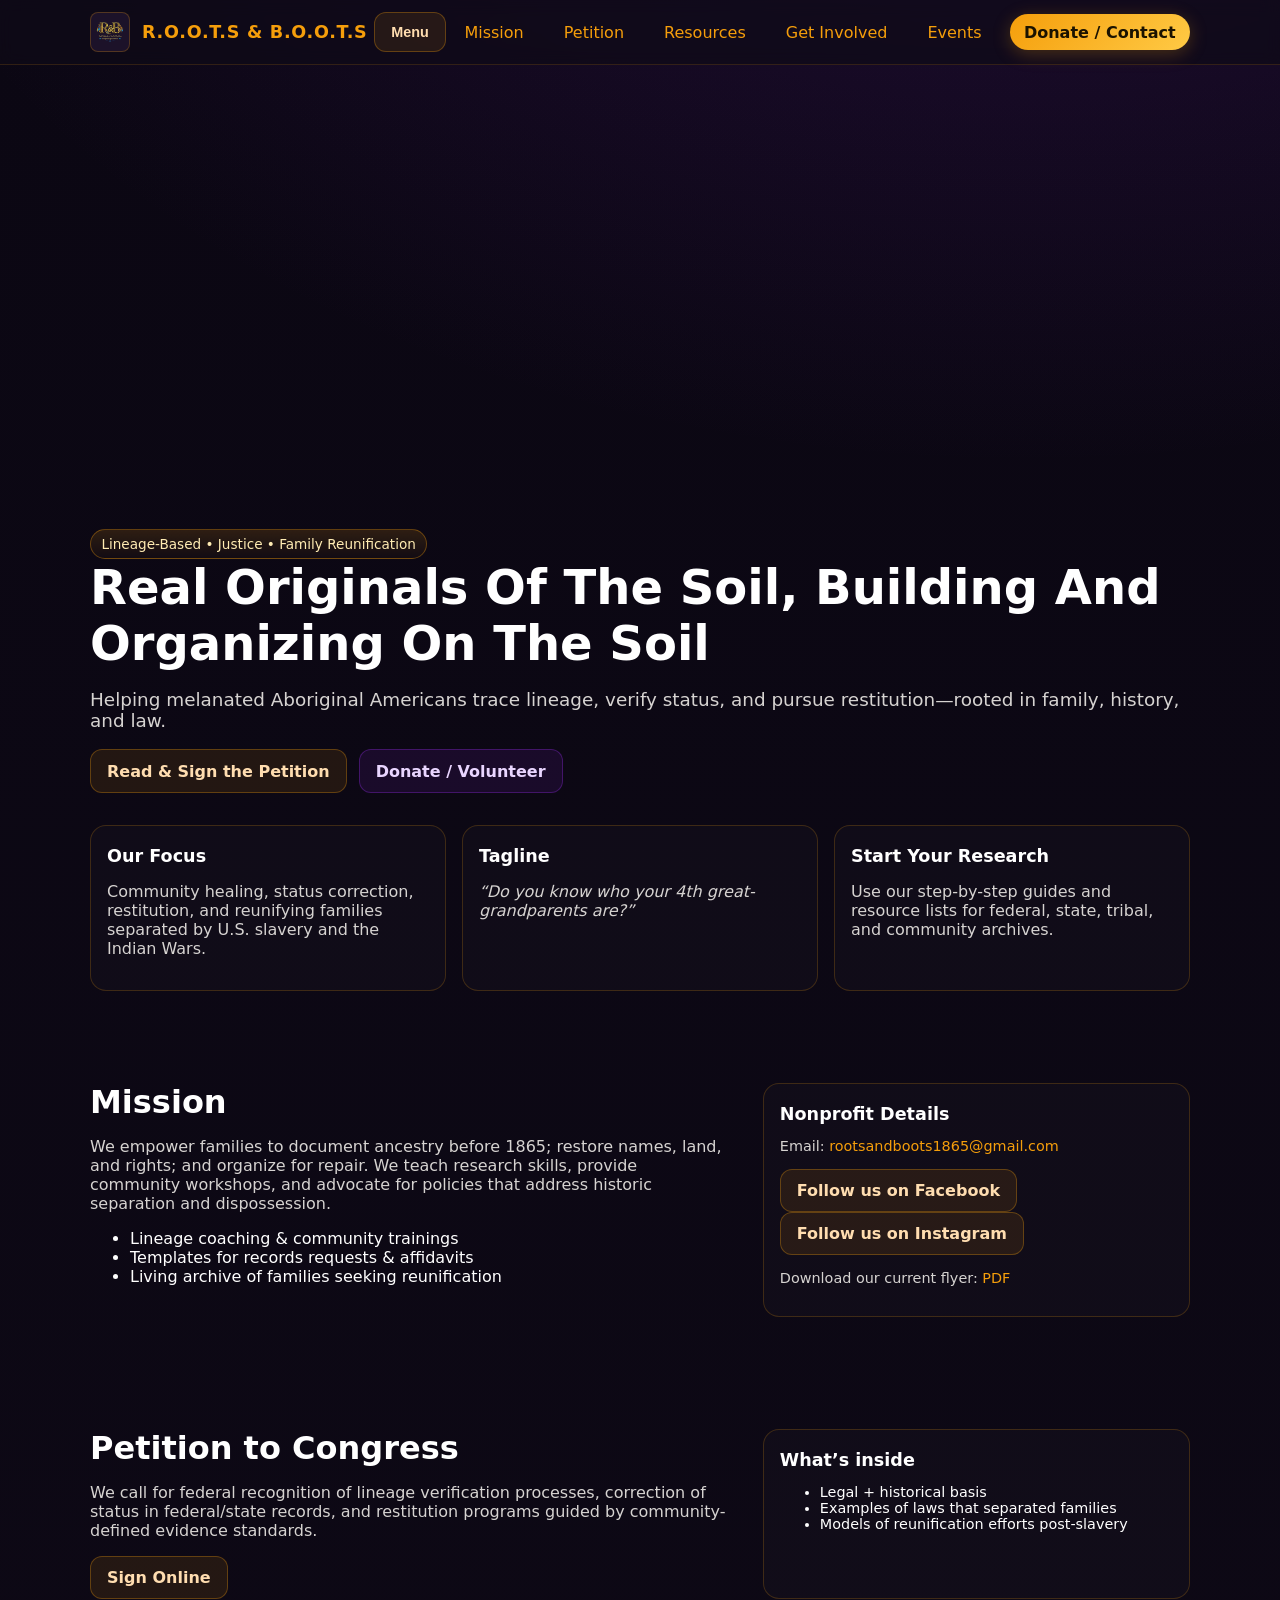
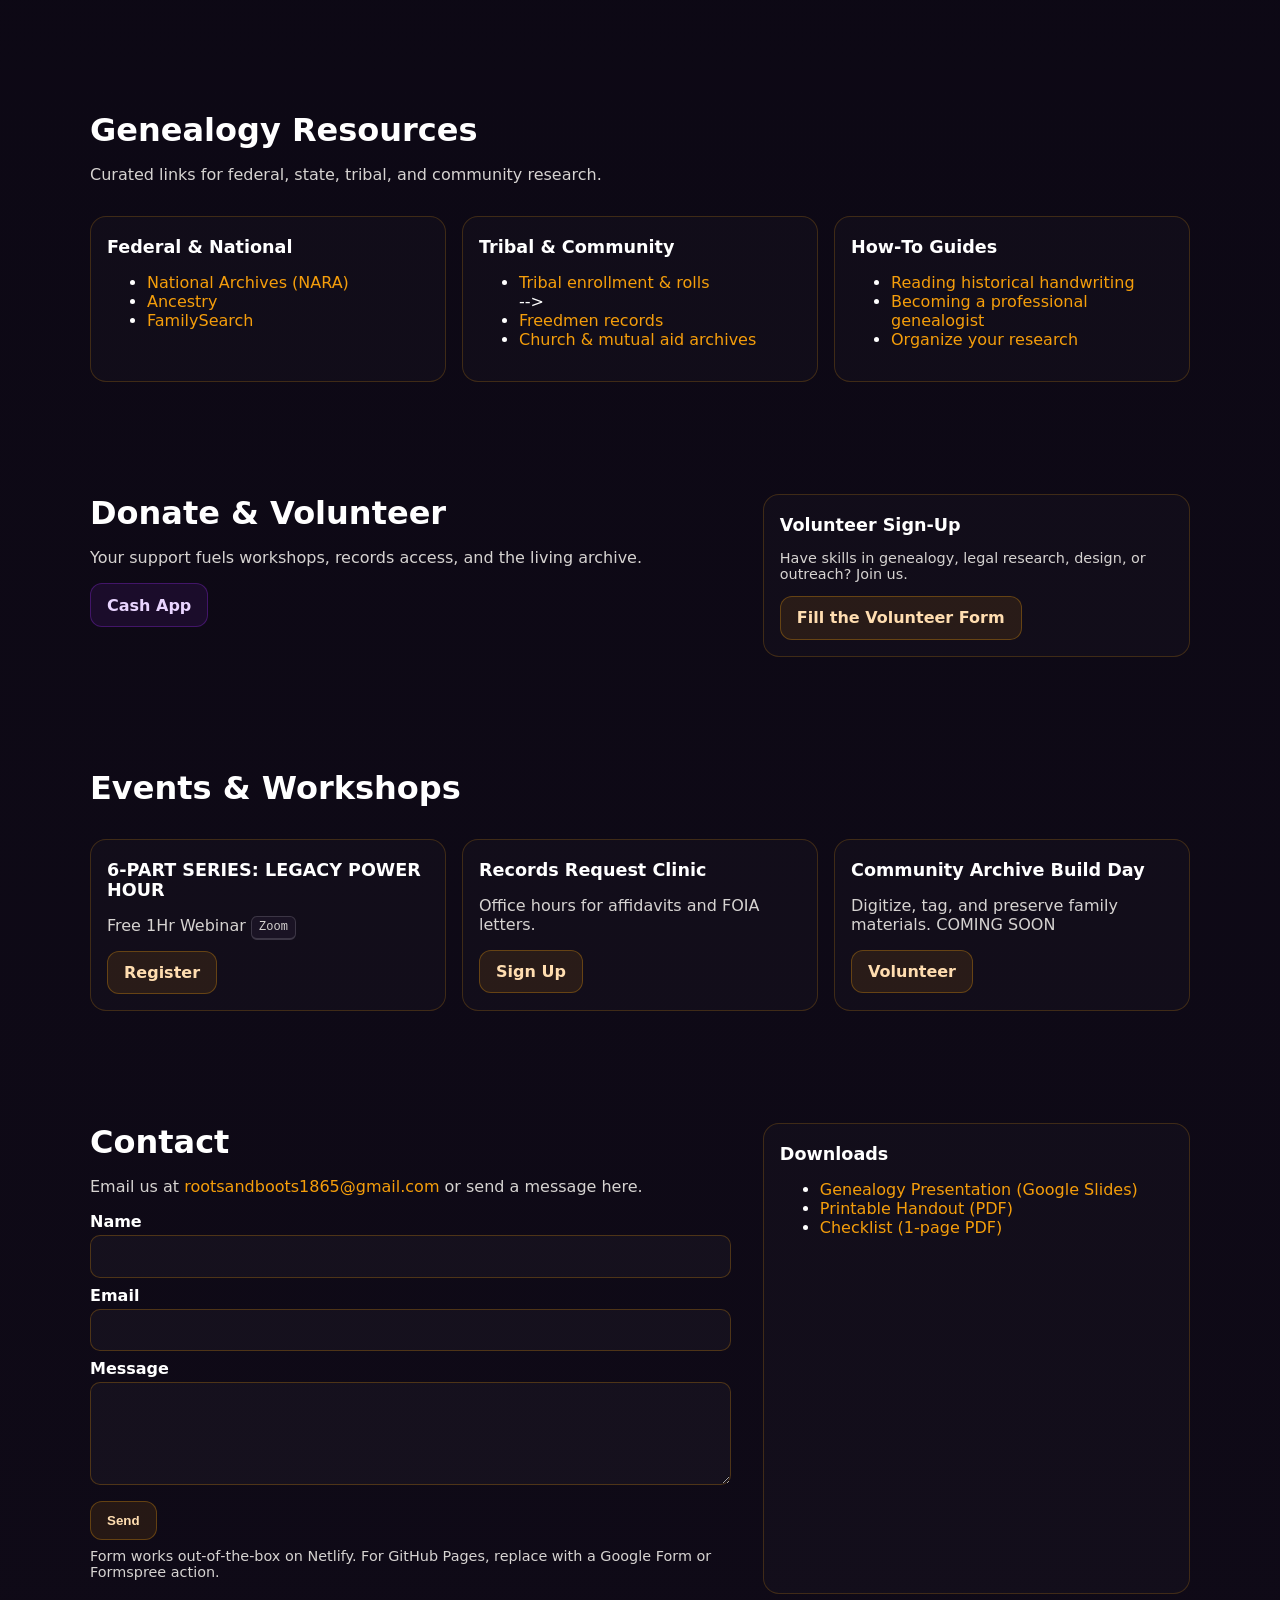
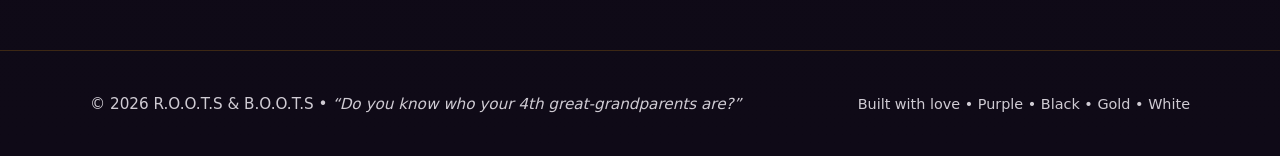
==== index.html @ 28f9d80c "Add styles for backdrop slider in index.html" ====
<!DOCTYPE html>
<html lang="en">
<head>
  <meta charset="utf-8" />
  <meta name="viewport" content="width=device-width, initial-scale=1" />
  <title>R.O.O.T.S & B.O.O.T.S — Lineage-Based Nonprofit</title>
  <meta name="description" content="R.O.O.T.S & B.O.O.T.S — Real Originals Of The Soil, Building And Organizing On The Soil. Helping melanated Aboriginal Americans trace lineage and pursue status correction & restitution." />
  <meta property="og:title" content="R.O.O.T.S & B.O.O.T.S" />
  <meta property="og:description" content="Helping melanated Aboriginal Americans trace lineage and pursue status correction & restitution." />
  <meta property="og:type" content="website" />
  <meta property="og:image" content="/logo.png" />
  <meta property="og:url" content="https://example.org" />
  <link rel="icon" href="data:image/svg+xml,%3Csvg xmlns='http://www.w3.org/2000/svg' viewBox='0 0 100 100'%3E%3Ccircle cx='50' cy='50' r='48' fill='%236b21a8'/%3E%3Ctext x='50' y='60' font-size='48' text-anchor='middle' fill='white' font-family='Arial,Helvetica,sans-serif'%3ERB%3C/text%3E%3C/svg%3E" />
  <style>
    :root {
      --purple: #6b21a8;
      --gold: #f59e0b;
      --black: #0b0b0b;
      --bg: #0f0a17;
      --white: #ffffff;
      --muted: #d6d3d1;
    }
    * { box-sizing: border-box; }
    html { scroll-behavior: smooth; }
    body { margin:0; font-family: ui-sans-serif, system-ui, -apple-system, Segoe UI, Roboto, Ubuntu, Cantarell, Noto Sans, Helvetica, Arial, "Apple Color Emoji", "Segoe UI Emoji"; color: var(--white); background: radial-gradient(1200px 800px at 80% -10%, rgba(107,33,168,0.25), transparent), linear-gradient(180deg, #0b0713, #0f0a17); }
    a { color: var(--gold); text-decoration: none; }
    a:hover { text-decoration: underline; }
    .container { width: min(1100px, 92vw); margin-inline: auto; }
    /* Header */
    header { position: sticky; top:0; z-index: 50; backdrop-filter: blur(8px); background: rgba(15,10,23,0.7); border-bottom: 1px solid rgba(245,158,11,0.15); }
    .nav { display:flex; align-items:center; justify-content: space-between; padding: .75rem 0; }
    .brand { display:flex; align-items:center; gap:.75rem; }
    .brand img { height: 40px; width: 40px; object-fit: contain; border-radius: 8px; background: #1c1229; border:1px solid rgba(245,158,11,0.25); }
    .brand h1 { font-size: clamp(1rem, 2vw, 1.1rem); margin:0; letter-spacing:.04em; font-weight:700; }
    nav ul { list-style:none; display:flex; gap: 1rem; padding:0; margin:0; }
    nav a { padding:.5rem .75rem; border-radius: 999px; }
    nav a:hover { background: rgba(107,33,168,0.15); text-decoration:none; }
    .cta { background: linear-gradient(135deg, var(--gold), #ffca45); color:#1b1300; font-weight:700; padding:.55rem .9rem; border-radius: 999px; border: none; box-shadow: 0 4px 18px rgba(245,158,11,.25); }
    /* Hero */
    .hero { padding: 64px 0 36px; position: relative; overflow:hidden; }
    .hero h2 { font-size: clamp(2rem, 5vw, 3rem); margin: 0 0 .5rem; }
    .tagline { color: var(--muted); font-size: clamp(1rem, 2.4vw, 1.15rem); }
    .pill { display:inline-flex; align-items:center; gap:.5rem; padding:.35rem .65rem; border:1px solid rgba(245,158,11,0.35); border-radius:999px; color:#ffecb3; background: linear-gradient(180deg, rgba(245,158,11,.15), rgba(245,158,11,.03)); font-size:.85rem; }
    .hero-cta { display:flex; gap:.75rem; flex-wrap:wrap; margin-top: 1rem; }
    .cardgrid { display:grid; grid-template-columns: repeat(auto-fit, minmax(260px,1fr)); gap: 1rem; margin-top: 2rem; }
    .card { border:1px solid rgba(245,158,11,0.2); background: rgba(255,255,255,0.02); border-radius: 16px; padding: 1rem; }
    .card h3 { margin:.25rem 0 .5rem; font-size:1.1rem; }
    /* Sections */
    section { padding: 56px 0; }
    .section-title { font-size: clamp(1.4rem, 3vw, 2rem); margin:0 0 .75rem; }
    .muted { color: var(--muted); }
    .two-col { display:grid; grid-template-columns: 1.2fr .8fr; gap: 2rem; }
    @media (max-width: 900px) { .two-col { grid-template-columns: 1fr; } nav ul { display: none; } .menu-btn { display: inline-flex; } }
    @media (min-width: 901px) { .menu-btn { display: none; } }
    /* Footer */
    footer { border-top: 1px solid rgba(245,158,11,0.2); padding: 28px 0; color: #cfcbd3; font-size:.95rem; }
    .small { font-size:.9rem; }
    .btn { display:inline-flex; align-items:center; justify-content:center; gap:.5rem; padding:.7rem 1rem; border-radius: 12px; border: 1px solid rgba(245,158,11,0.3); background: rgba(245,158,11,0.1); color:#ffddb0; font-weight:600; }
    .btn:hover { background: rgba(245,158,11,0.18); text-decoration:none; }
    .btn.secondary { border-color: rgba(107,33,168,0.5); background: rgba(107,33,168,0.15); color: #e9d5ff; }
    input, textarea { width: 100%; padding:.8rem 1rem; border-radius: 10px; border:1px solid rgba(245,158,11,0.25); background: rgba(255,255,255,0.03); color: var(--white); }
    label { display:block; font-weight:600; margin:.5rem 0 .25rem; }
    .kbd { font-family: ui-monospace, SFMono-Regular, Menlo, Monaco, Consolas, "Liberation Mono", "Courier New", monospace; font-size:.75rem; padding:.2rem .45rem; border:1px solid rgba(255,255,255,.15); border-bottom-width:2px; border-radius:6px; background:#1a1324; }
    /* Image Backdrop Slideshow */
    .backdrop-slider {
    position: relative;
    width: 100%;
    height: 400px; /* Set an explicit height */
    overflow: hidden;
  }
   .backdrop-slider img { 
  width: 100%; 
  height: 100%; 
  object-fit: cover; 
  position: absolute; 
  opacity: 0; 
  animation: fadeSlide 8s infinite;
}
.backdrop-slider img:nth-child(1) { 
  animation-delay: 0s;  /* Add this - first image shows immediately */
}
.backdrop-slider img:nth-child(2) { 
  animation-delay: 4s; 
}

@keyframes fadeSlide { 
  0% { opacity: 0; } 
  10% { opacity: 1; }    /* Becomes visible at 10% */
  90% { opacity: 1; }    /* Stays visible until 90% */
  100% { opacity: 0; } 
}
</style>
  <script type="application/ld+json">
  {
    "@context": "https://schema.org",
    "@type": "NGO",
    "name": "R.O.O.T.S & B.O.O.T.S",
    "alternateName": "Real Originals Of The Soil, Building And Organizing On The Soil",
    "url": "https://example.org/",
    "email": "rootsandboots1865@gmail.com",
    "slogan": "Do you know who your 4th great-grandparents are?",
    "description": "Helping melanated Indigenous Americans trace lineage and pursue status correction & restitution.",
    "logo": "https://example.org/logo.png"
  }
  </script>
</head>
<body>
  <!-- Header / Nav -->
  <header aria-label="Main navigation">
    <div class="container nav">
      <a class="brand" href="#home">
        <img src="logo.png" alt="R.O.O.T.S & B.O.O.T.S logo (upload your logo.png to the site root)" />
        <h1>R.O.O.T.S & B.O.O.T.S</h1>
      </a>
      <button class="menu-btn btn small" aria-controls="menu" aria-expanded="false" onclick="toggleMenu()">Menu</button>
      <nav id="menu" aria-label="Primary">
        <ul>
          <li><a href="#mission">Mission</a></li>
          <li><a href="#petition">Petition</a></li>
          <li><a href="#resources">Resources</a></li>
          <li><a href="#get-involved">Get Involved</a></li>
          <li><a href="#events">Events</a></li>
          <li><a href="#contact" class="cta">Donate / Contact</a></li>
        </ul>
      </nav>
    </div>
  </header>
  <!-- Image Backdrop Slideshow -->
  <section class="backdrop-slider" aria-label="Image slideshow">
    <img src="backdrop1.jpg" alt="Community genealogy workshop" />
    <img src="backdrop2.png" alt="Family archive materials" />
  </section>
  <!-- Hero -->
  <section id="home" class="hero">
    <div class="container">
      <span class="pill" aria-label="Tagline">Lineage-Based • Justice • Family Reunification</span>
      <h2>Real Originals Of The Soil, Building And Organizing On The Soil</h2>
      <p class="tagline">Helping melanated Aboriginal Americans trace lineage, verify status, and pursue restitution—rooted in family, history, and law.</p>
      <div class="hero-cta">
        <a class="btn" href="#petition">Read & Sign the Petition</a>
        <a class="btn secondary" href="#get-involved">Donate / Volunteer</a>
      </div>
      <div class="cardgrid" aria-label="Highlights">
        <article class="card">
          <h3>Our Focus</h3>
          <p class="muted">Community healing, status correction, restitution, and reunifying families separated by U.S. slavery and the Indian Wars.</p>
        </article>
        <article class="card">
          <h3>Tagline</h3>
          <p class="muted"><em>“Do you know who your 4th great-grandparents are?”</em></p>
        </article>
        <article class="card">
          <h3>Start Your Research</h3>
          <p class="muted">Use our step-by-step guides and resource lists for federal, state, tribal, and community archives.</p>
        </article>
      </div>
    </div>
  </section>
  <!-- Mission -->
  <section id="mission">
    <div class="container two-col">
      <div>
        <h2 class="section-title">Mission</h2>
        <p class="muted">We empower families to document ancestry before 1865; restore names, land, and rights; and organize for repair. We teach research skills, provide community workshops, and advocate for policies that address historic separation and dispossession.</p>
        <ul>
          <li>Lineage coaching & community trainings</li>
          <li>Templates for records requests & affidavits</li>
          <li>Living archive of families seeking reunification</li>
        </ul>
      </div>
      <aside class="card" aria-label="Quick Info">
        <h3>Nonprofit Details</h3>
        <p class="small muted">Email: <a href="mailto:rootsandboots1865@gmail.com">rootsandboots1865@gmail.com</a></p>
        <a class="btn" href="https://www.facebook.com/profile.php?id=61577191364257#" target="_blank" rel="noopener">
          Follow us on Facebook
        </a>
        <a class="btn" href="https://www.instagram.com/rootsandboots1865?igsh=MWdnbndlMXI0dGp3cA%3D%3D&utm_source=qr" target="_blank" rel="noopener">
         Follow us on Instagram
        </a>
      <p class="small muted">Download our current flyer: <a href="flyer.png" aria-label="Download flyer PDF">PDF</a></p>
      </aside>
    </div>
  </section>

  <!-- Petition -->
  <section id="petition">
    <div class="container two-col">
      <div>
        <h2 class="section-title">Petition to Congress</h2>
        <p class="muted">We call for federal recognition of lineage verification processes, correction of status in federal/state records, and restitution programs guided by community-defined evidence standards.</p>
        <div class="hero-cta">
          <a class="btn" href=https://www.change.org/TheMisclassificationStatusOfBlackAmericansCorrectionBill target="_blank" rel="noopener">Sign Online</a>
        </div>
      </div>
      <aside class="card">
        <h3>What’s inside</h3>
        <ul class="small">
          <li>Legal + historical basis</li>
          <li>Examples of laws that separated families</li>
          <li>Models of reunification efforts post‑slavery</li>
        </ul>
      </aside>
    </div>
  </section>

  <!-- Resources -->
  <section id="resources">
    <div class="container">
      <h2 class="section-title">Genealogy Resources</h2>
      <p class="muted">Curated links for federal, state, tribal, and community research. </p>
      <div class="cardgrid">
        <article class="card">
          <h3>Federal & National</h3>
          <ul>
            <li><a href=https://www.archives.gov/ target="_blank" rel="noopener">National Archives (NARA)</a></li>
            <li><a href=https://www.ancestry.com/c/ancestry-family/ target="_blank" rel="noopener">Ancestry</a></li>
            <li><a href=https://www.familysearch.org/en/ target="_blank" rel="noopener">FamilySearch</a></li>
          </ul>
        </article>
        <article class="card">
          <h3>Tribal & Community</h3>
          <ul>
            <li><a href="https://www.doi.gov/tribes/rolls/" target="_blank" rel="noopener">Tribal enrollment & rolls</a></li> -->
            <li><a href="https://freedmensbureau.com/" target="_blank" rel="noopener">Freedmen records</a></li>
            <li><a href="https://www.blackpast.org/" target="_blank" rel="noopener">Church & mutual aid archives</a></li>
          </ul>
        </article>
        <article class="card">
          <h3>How‑To Guides</h3>
          <ul>
            <li><a href="https://www.familysearch.org/en/wiki/Help:Reading_Handwritten_Records/" target="_blank" rel="noopener">Reading historical handwriting</a></li>
            <li><a href="https://www.ngsgenealogy.org/free-resources/becoming-a-professional-genealogist/" target="_blank" rel="noopener">Becoming a professional genealogist</a></li>
            <li><a href="https://findyourfolks.blogspot.com/2009/02/color-genealogy-filing-system.html/" target="_blank" rel="noopener">Organize your research</a></li>
          </ul>
        </article>
      </div>
    </div>
  </section>

  <!-- Get Involved -->
  <section id="get-involved">
    <div class="container two-col">
      <div>
        <h2 class="section-title">Donate & Volunteer</h2>
        <p class="muted">Your support fuels workshops, records access, and the living archive.</p>
        <div class="hero-cta">
          <a class="btn secondary" href="https://cash.app/$ROOTSANDBOOTS" target="_blank" rel="noopener">Cash App</a>
          </div>
        <p class="small muted" style="margin-top:.5rem"></p>
      <div class="gfm-embed" data-
        url="https://www.gofundme.com/f/empowering-families-to-reclaim-their-ancestry/widget/large?
        sharesheet=undefined&attribution_id=sl:063f07f6-bedc-48df-b0cf-25d25ebb08d0"></div><script defer
          src="https://www.gofundme.com/static/js/embed.js"></script>
         </div>
      <aside class="card">
        <h3>Volunteer Sign‑Up</h3>
        <p class="small muted">Have skills in genealogy, legal research, design, or outreach? Join us.</p>
        <a class="btn" href="https://forms.gle/your-volunteer-form" target="_blank" rel="noopener">Fill the Volunteer Form</a>
      </aside>
    </div>
  </section>

   <!-- Events / Workshops -->
  <section id="events">
    <div class="container">
      <h2 class="section-title">Events & Workshops</h2>
      <div class="cardgrid">
        <article class="card">
          <h3>6-PART SERIES: LEGACY POWER HOUR</h3>
          <p class="muted"> Free 1Hr Webinar <span class="kbd">Zoom</span></p>
  <!-- Primary action: go directly to Eventbrite -->
  <a class="btn" href="https://www.eventbrite.com/e/legacy-power-hour-lineage-law-the-future-of-inheritance-tickets-1982138659087?aff=ebdsshcopyurl&utm-campaign=social&utm-content=attendeeshare&utm-medium=discovery&utm-term=listing&utm-source=cp" target="_blank" rel="noopener" aria-label="Register for Intro to Lineage Research">Register</a>
        </article>
        <article class="card">
          <h3>Records Request Clinic</h3>
          <p class="muted">Office hours for affidavits and FOIA letters.</p>
          <a class="btn" href="#">Sign Up</a>
        </article>
        <article class="card">
          <h3>Community Archive Build Day</h3>
          <p class="muted">Digitize, tag, and preserve family materials. COMING SOON </p>
          <a class="btn" href="#">Volunteer</a>
        </article>
      </div>


  </section>

  <!-- Contact -->
  <section id="contact">
    <div class="container two-col">
      <div>
        <h2 class="section-title">Contact</h2>
        <p class="muted">Email us at <a href="mailto:rootsandboots1865@gmail.com">rootsandboots1865@gmail.com</a> or send a message here.</p>
        <form name="contact" method="POST" data-netlify="true" netlify-honeypot="bot-field">
          <input type="hidden" name="form-name" value="contact" />
          <p hidden><label>Don’t fill this out: <input name="bot-field" /></label></p>
          <label for="name">Name</label>
          <input id="name" name="name" required />
          <label for="email">Email</label>
          <input id="email" type="email" name="email" required />
          <label for="message">Message</label>
          <textarea id="message" name="message" rows="5"></textarea>
          <div style="margin-top: .75rem"><button class="btn" type="submit">Send</button></div>
        </form>
        <p class="small muted" style="margin-top:.5rem">Form works out‑of‑the‑box on Netlify. For GitHub Pages, replace with a Google Form or Formspree action.</p>
      </div>
      <aside class="card">
        <h3>Downloads</h3>
        <ul>
          <li><a href="#">Genealogy Presentation (Google Slides)</a></li>
          <li><a href="#">Printable Handout (PDF)</a></li>
          <li><a href="#">Checklist (1‑page PDF)</a></li>
        </ul>
      </aside>
    </div>
  </section>

  <footer>
    <div class="container">
      <div style="display:flex; flex-wrap:wrap; gap:1rem; align-items:center; justify-content:space-between">
        <p>© <span id="year"></span> R.O.O.T.S & B.O.O.T.S • <em>“Do you know who your 4th great‑grandparents are?”</em></p>
        <p class="small">Built with love • Purple • Black • Gold • White</p>
      </div>
    </div>
  </footer>

  <script>
    // Simple mobile menu toggle
    function toggleMenu(){
      const menu = document.getElementById('menu');
      const btn = document.querySelector('.menu-btn');
      const expanded = btn.getAttribute('aria-expanded') === 'true';
      btn.setAttribute('aria-expanded', String(!expanded));
      menu.style.display = expanded ? 'none' : 'block';
    }
    // Year
    document.getElementById('year').textContent = new Date().getFullYear();
  </script>
</body>
</html>
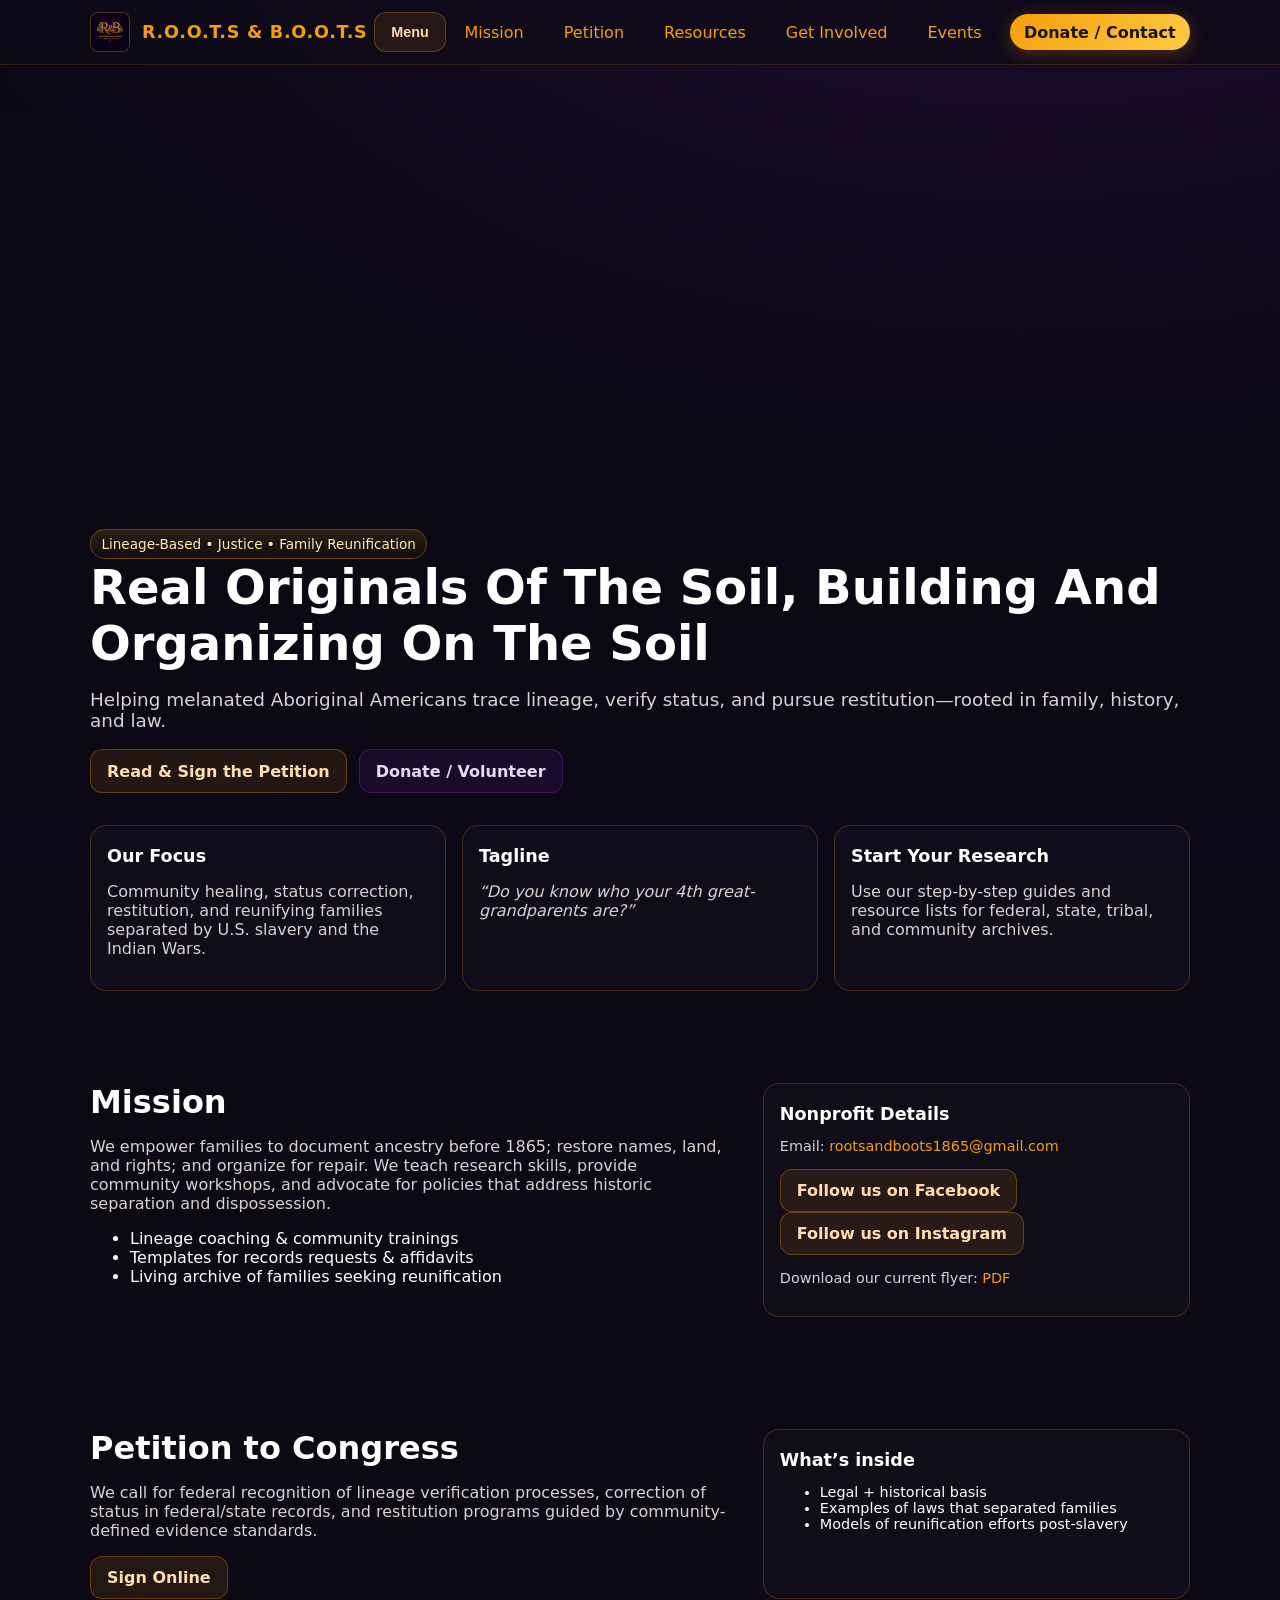
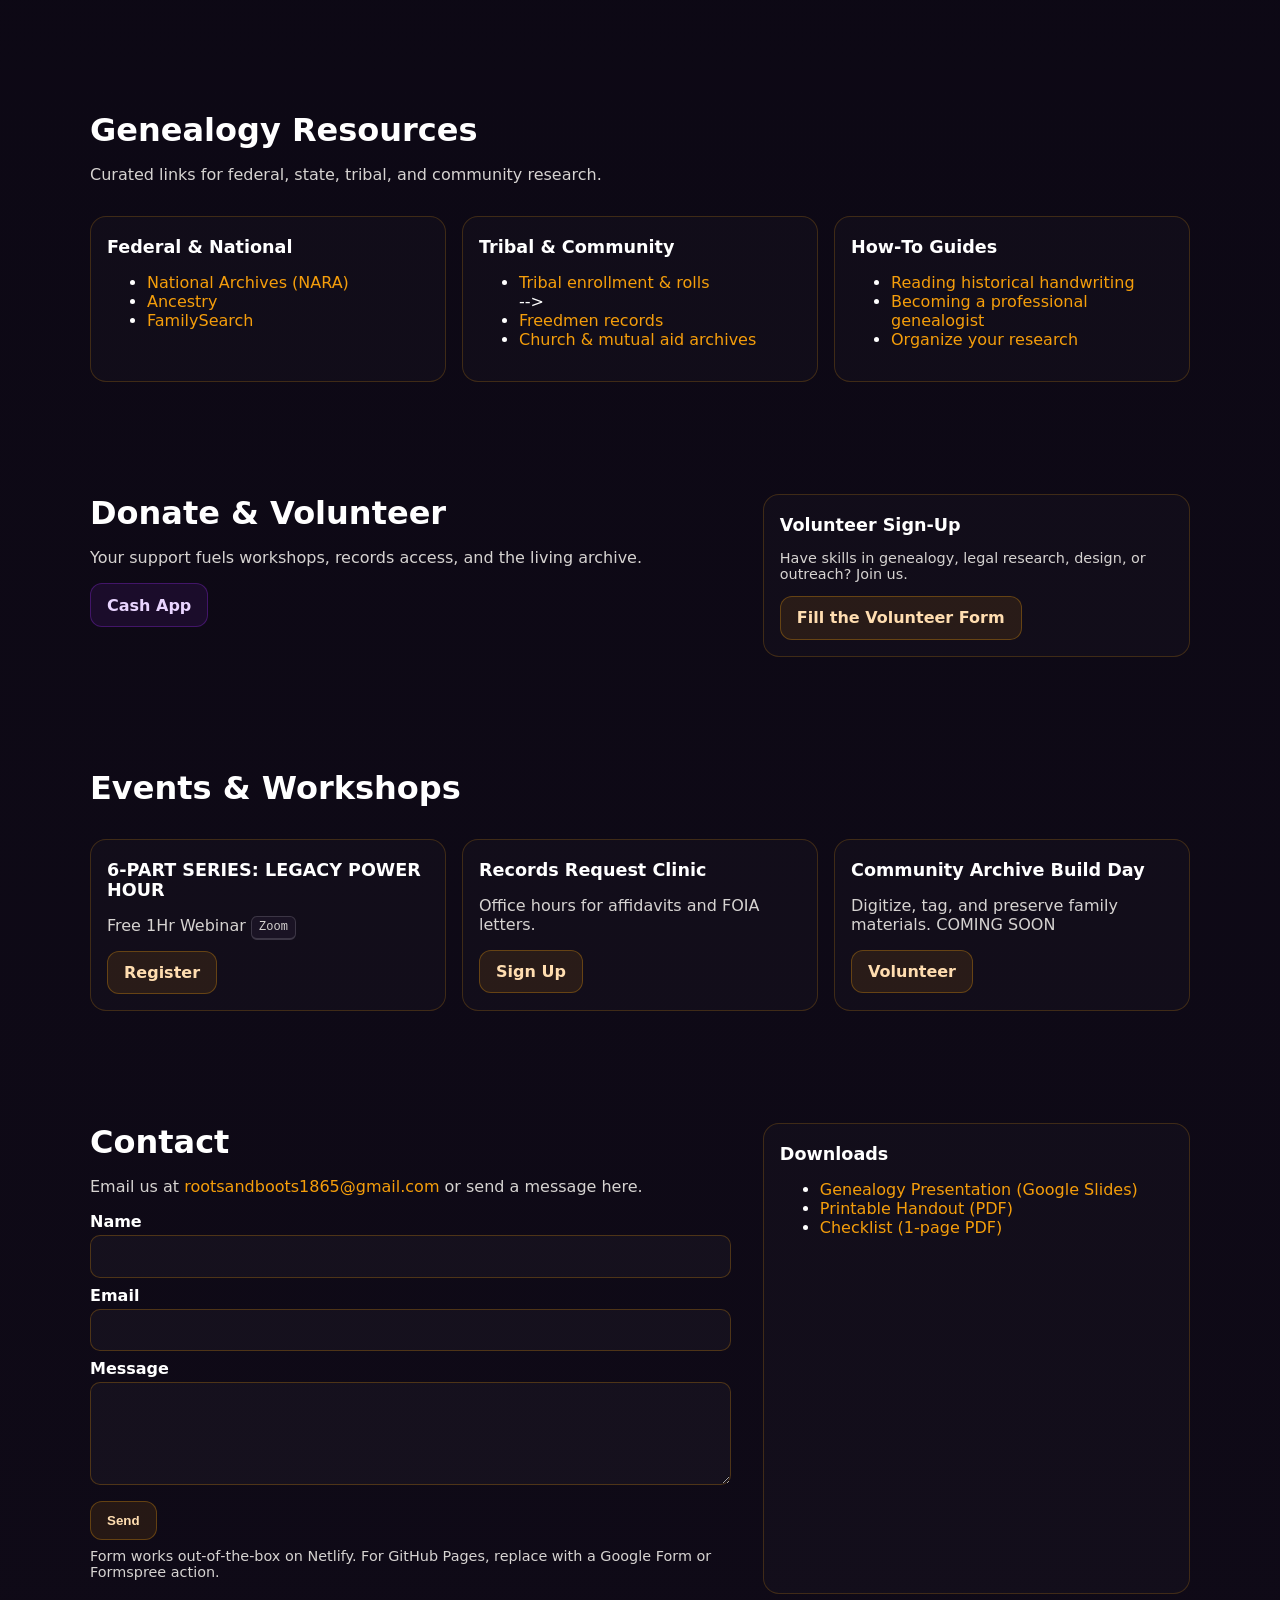
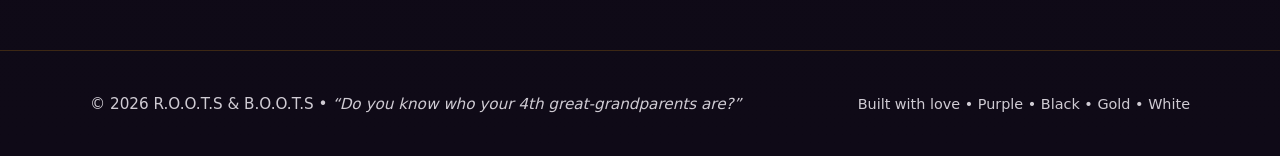
==== commit 98f63b20: "Change logo image file extension from .png to .PNG" ====
--- a/index.html
+++ b/index.html
@@ -8,7 +8,7 @@
   <meta property="og:title" content="R.O.O.T.S & B.O.O.T.S" />
   <meta property="og:description" content="Helping melanated Aboriginal Americans trace lineage and pursue status correction & restitution." />
   <meta property="og:type" content="website" />
-  <meta property="og:image" content="/logo.png" />
+  <meta property="og:image" content="/logo.PNG" />
   <meta property="og:url" content="https://example.org" />
   <link rel="icon" href="data:image/svg+xml,%3Csvg xmlns='http://www.w3.org/2000/svg' viewBox='0 0 100 100'%3E%3Ccircle cx='50' cy='50' r='48' fill='%236b21a8'/%3E%3Ctext x='50' y='60' font-size='48' text-anchor='middle' fill='white' font-family='Arial,Helvetica,sans-serif'%3ERB%3C/text%3E%3C/svg%3E" />
   <style>
@@ -109,7 +109,7 @@
   <header aria-label="Main navigation">
     <div class="container nav">
       <a class="brand" href="#home">
-        <img src="logo.png" alt="R.O.O.T.S & B.O.O.T.S logo (upload your logo.png to the site root)" />
+        <img src="logo.PNG" alt="R.O.O.T.S & B.O.O.T.S logo (upload your logo.png to the site root)" />
         <h1>R.O.O.T.S & B.O.O.T.S</h1>
       </a>
       <button class="menu-btn btn small" aria-controls="menu" aria-expanded="false" onclick="toggleMenu()">Menu</button>
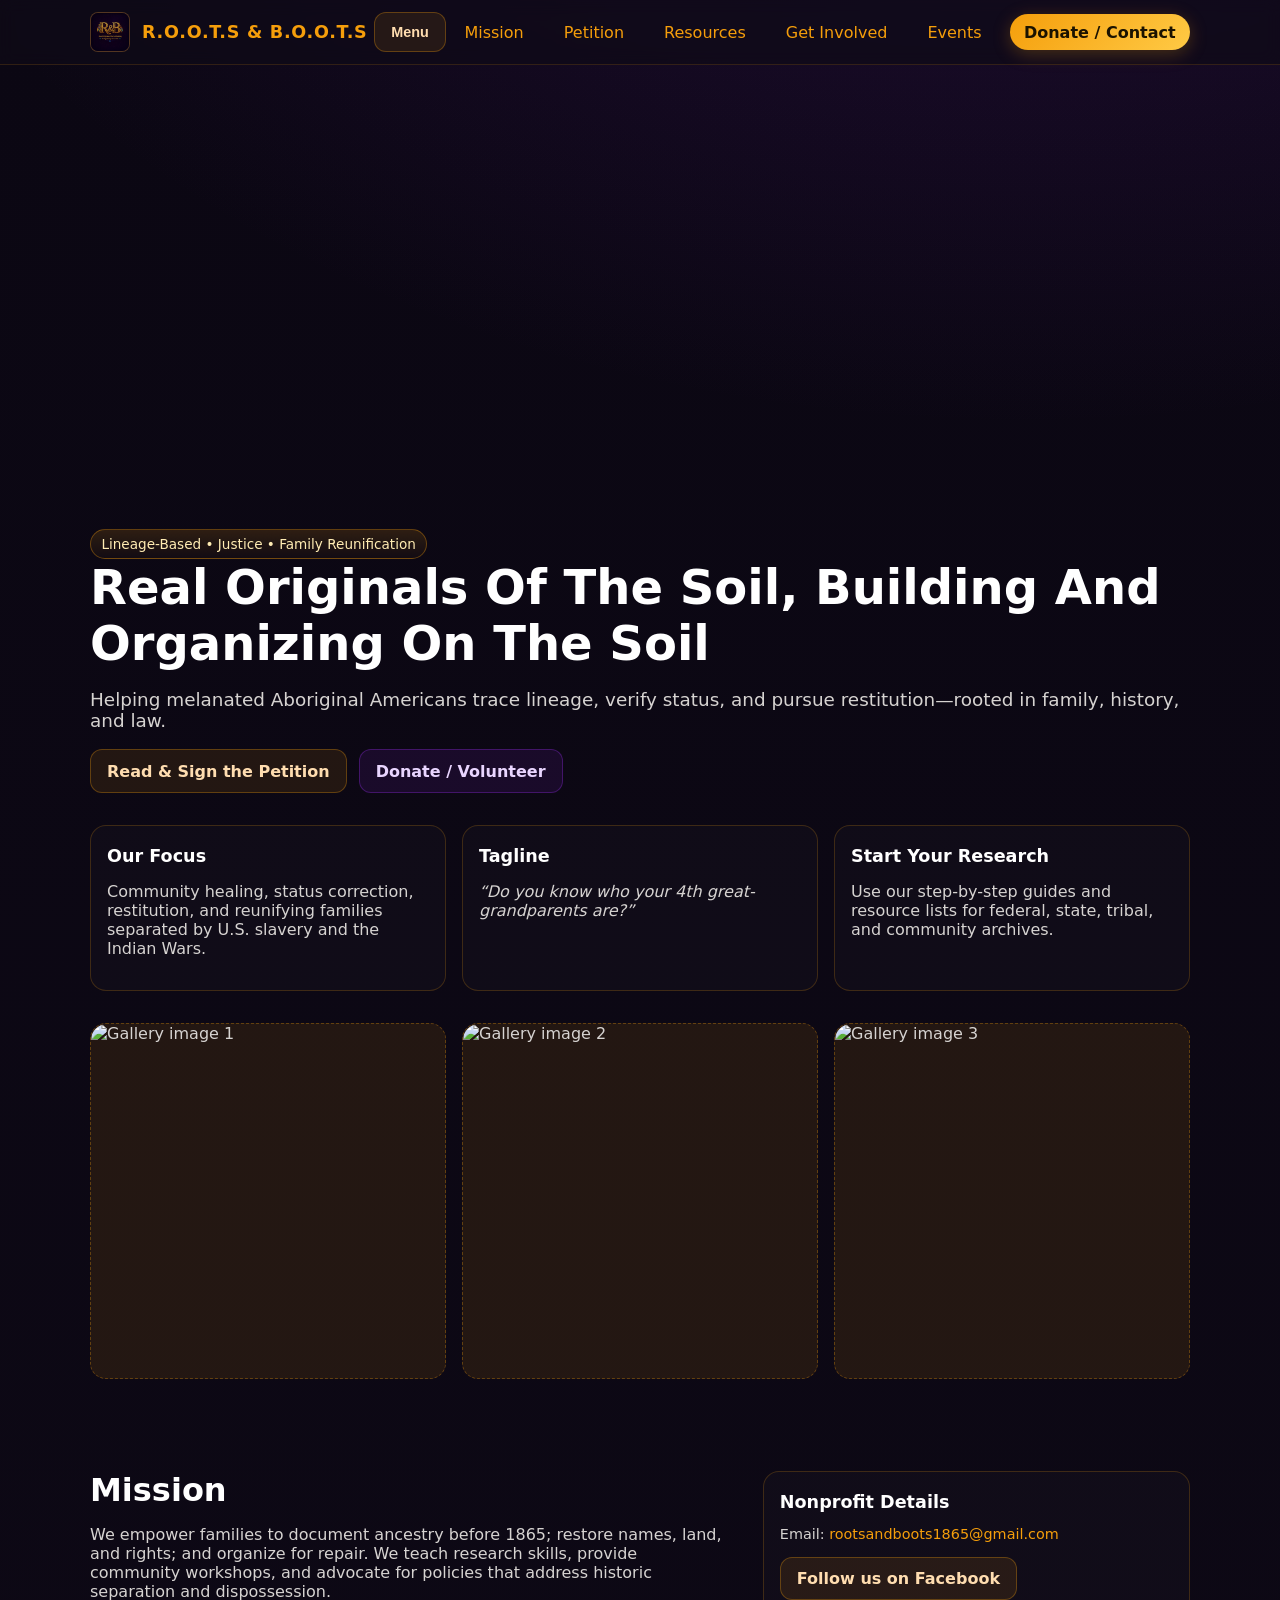
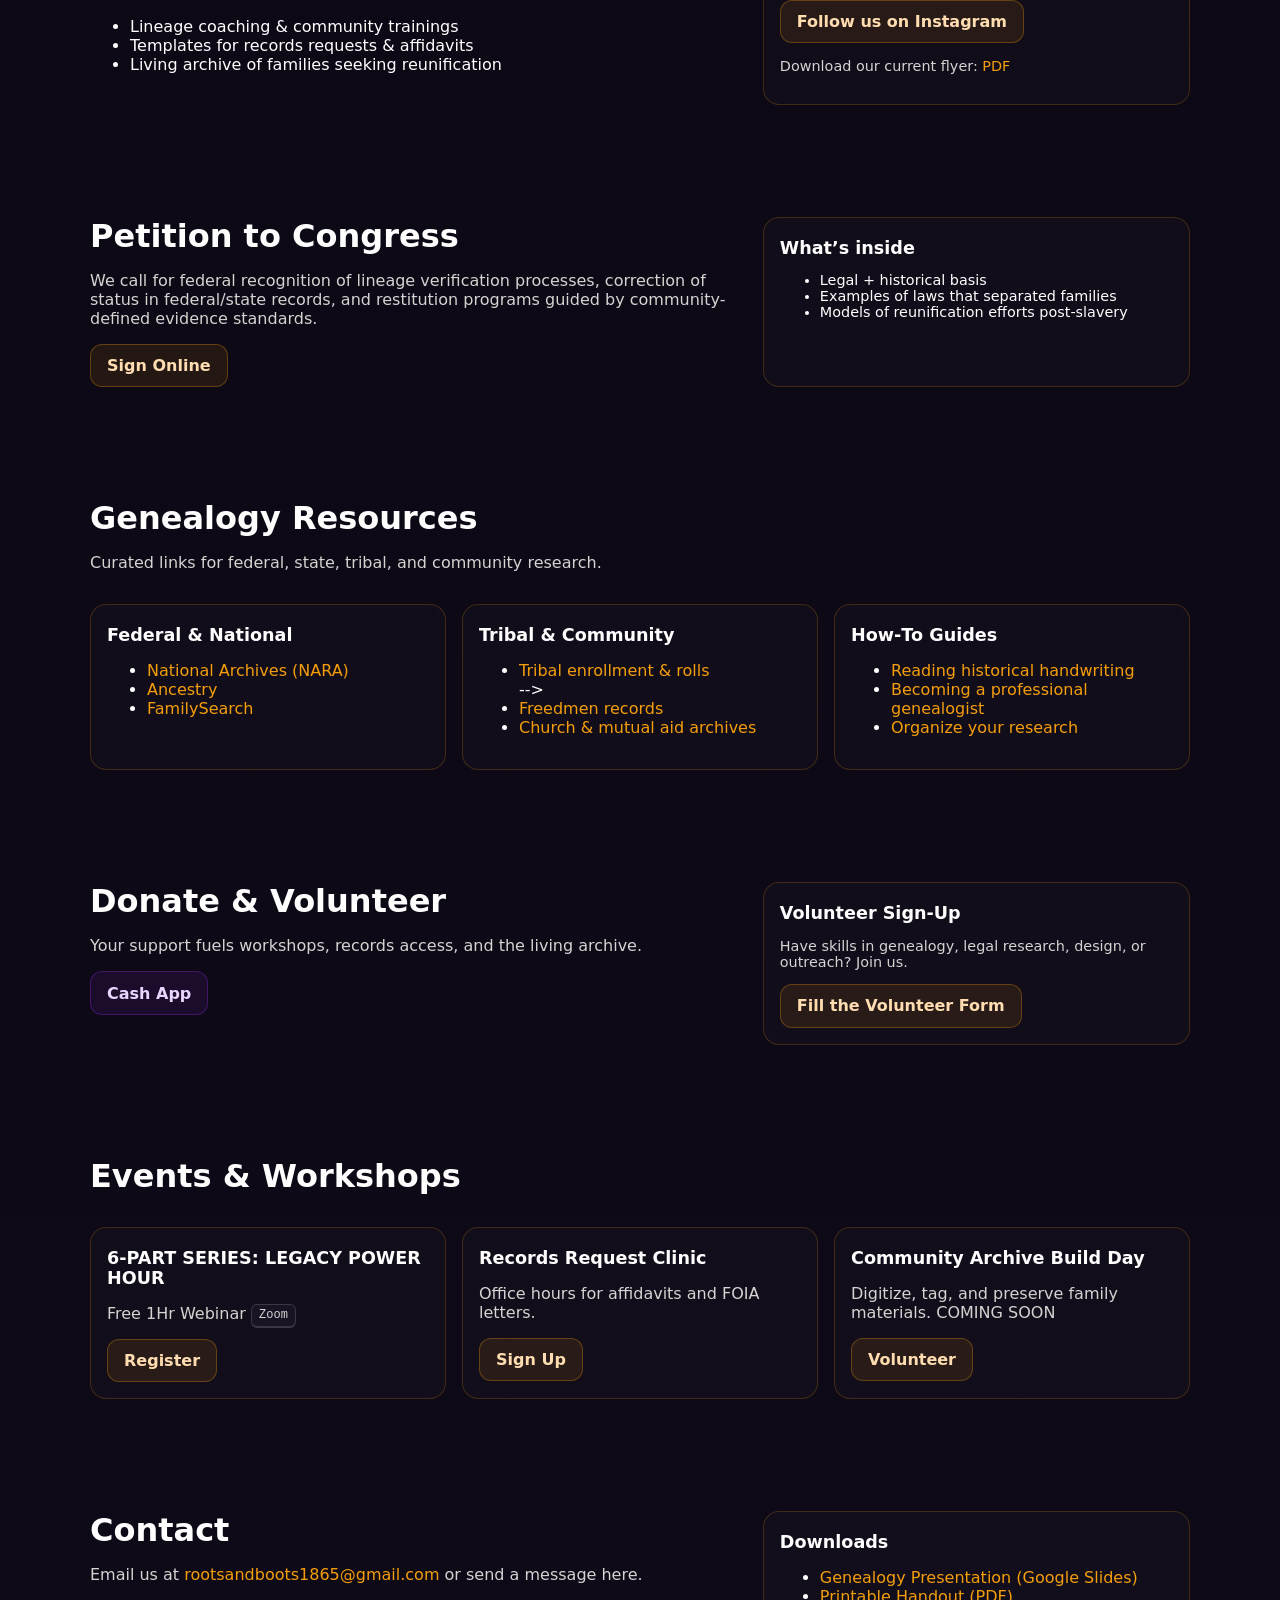
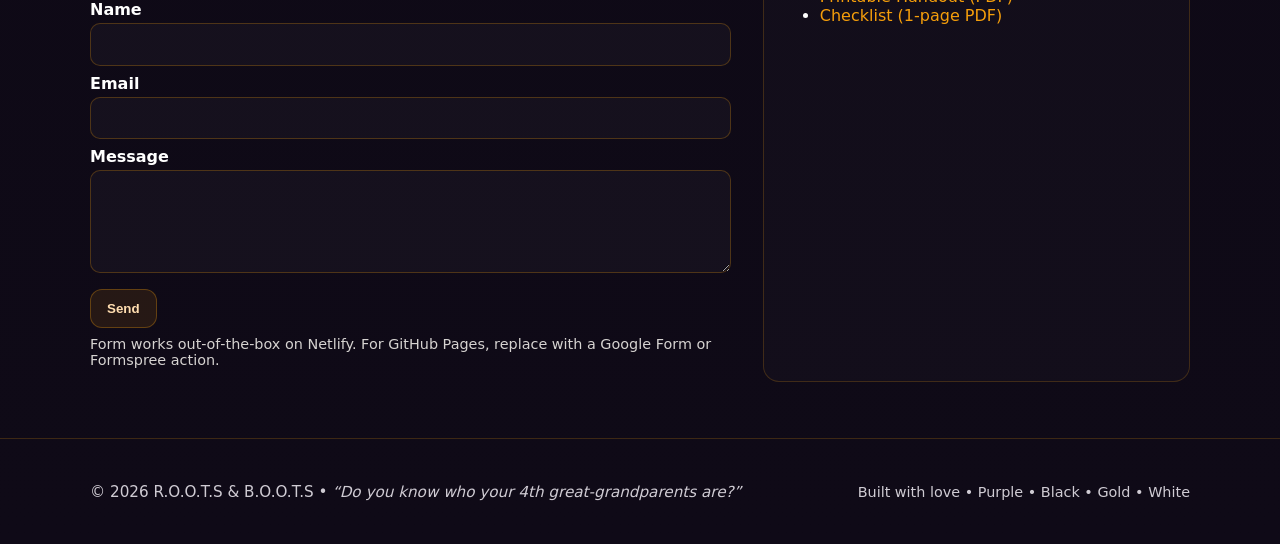
==== commit 5c29d6ea: "Add image gallery section to index.html Added a gallery section with images to enhance visual conten" ====
--- a/index.html
+++ b/index.html
@@ -74,20 +74,21 @@
   object-fit: cover; 
   position: absolute; 
   opacity: 0; 
-  animation: fadeSlide 8s infinite;
+  animation: fadeSlide 16s infinite;
 }
 .backdrop-slider img:nth-child(1) { 
   animation-delay: 0s;  /* Add this - first image shows immediately */
 }
 .backdrop-slider img:nth-child(2) { 
-  animation-delay: 4s; 
+  animation-delay: 8s; 
 }
 
 @keyframes fadeSlide { 
   0% { opacity: 0; } 
-  10% { opacity: 1; }    /* Becomes visible at 10% */
-  90% { opacity: 1; }    /* Stays visible until 90% */
-  100% { opacity: 0; } 
+  10% { opacity: 1; }
+  40% { opacity: 1; }
+  50% { opacity: 0; }
+  100% { opacity: 0; }  
 }
 </style>
   <script type="application/ld+json">
@@ -127,8 +128,8 @@
   </header>
   <!-- Image Backdrop Slideshow -->
   <section class="backdrop-slider" aria-label="Image slideshow">
-    <img src="backdrop1.jpg" alt="Community genealogy workshop" />
-    <img src="backdrop2.png" alt="Family archive materials" />
+    <img src="backdrop1.JPG" alt="Community genealogy workshop" />
+    <img src="backdrop2.PNG alt="Family archive materials" />
   </section>
   <!-- Hero -->
   <section id="home" class="hero">
@@ -154,6 +155,17 @@
           <p class="muted">Use our step-by-step guides and resource lists for federal, state, tribal, and community archives.</p>
         </article>
       </div>
+      <div style="display: grid; grid-template-columns: repeat(auto-fit, minmax(260px, 1fr)); gap: 1rem; margin-top: 2rem;">
+  <div style="aspect-ratio: 1; background: rgba(245, 158, 11, 0.1); border: 1px dashed rgba(245, 158, 11, 0.3); border-radius: 16px; display: flex; align-items: center; justify-content: center; color: var(--muted);">
+    <img src="image1.jpg" alt="Gallery image 1" style="width: 100%; height: 100%; object-fit: cover; border-radius: 16px;" />
+  </div>
+  <div style="aspect-ratio: 1; background: rgba(245, 158, 11, 0.1); border: 1px dashed rgba(245, 158, 11, 0.3); border-radius: 16px; display: flex; align-items: center; justify-content: center; color: var(--muted);">
+    <img src="image2.jpg" alt="Gallery image 2" style="width: 100%; height: 100%; object-fit: cover; border-radius: 16px;" />
+  </div>
+  <div style="aspect-ratio: 1; background: rgba(245, 158, 11, 0.1); border: 1px dashed rgba(245, 158, 11, 0.3); border-radius: 16px; display: flex; align-items: center; justify-content: center; color: var(--muted);">
+    <img src="image3.jpg" alt="Gallery image 3" style="width: 100%; height: 100%; object-fit: cover; border-radius: 16px;" />
+  </div>
+</div>
     </div>
   </section>
   <!-- Mission -->
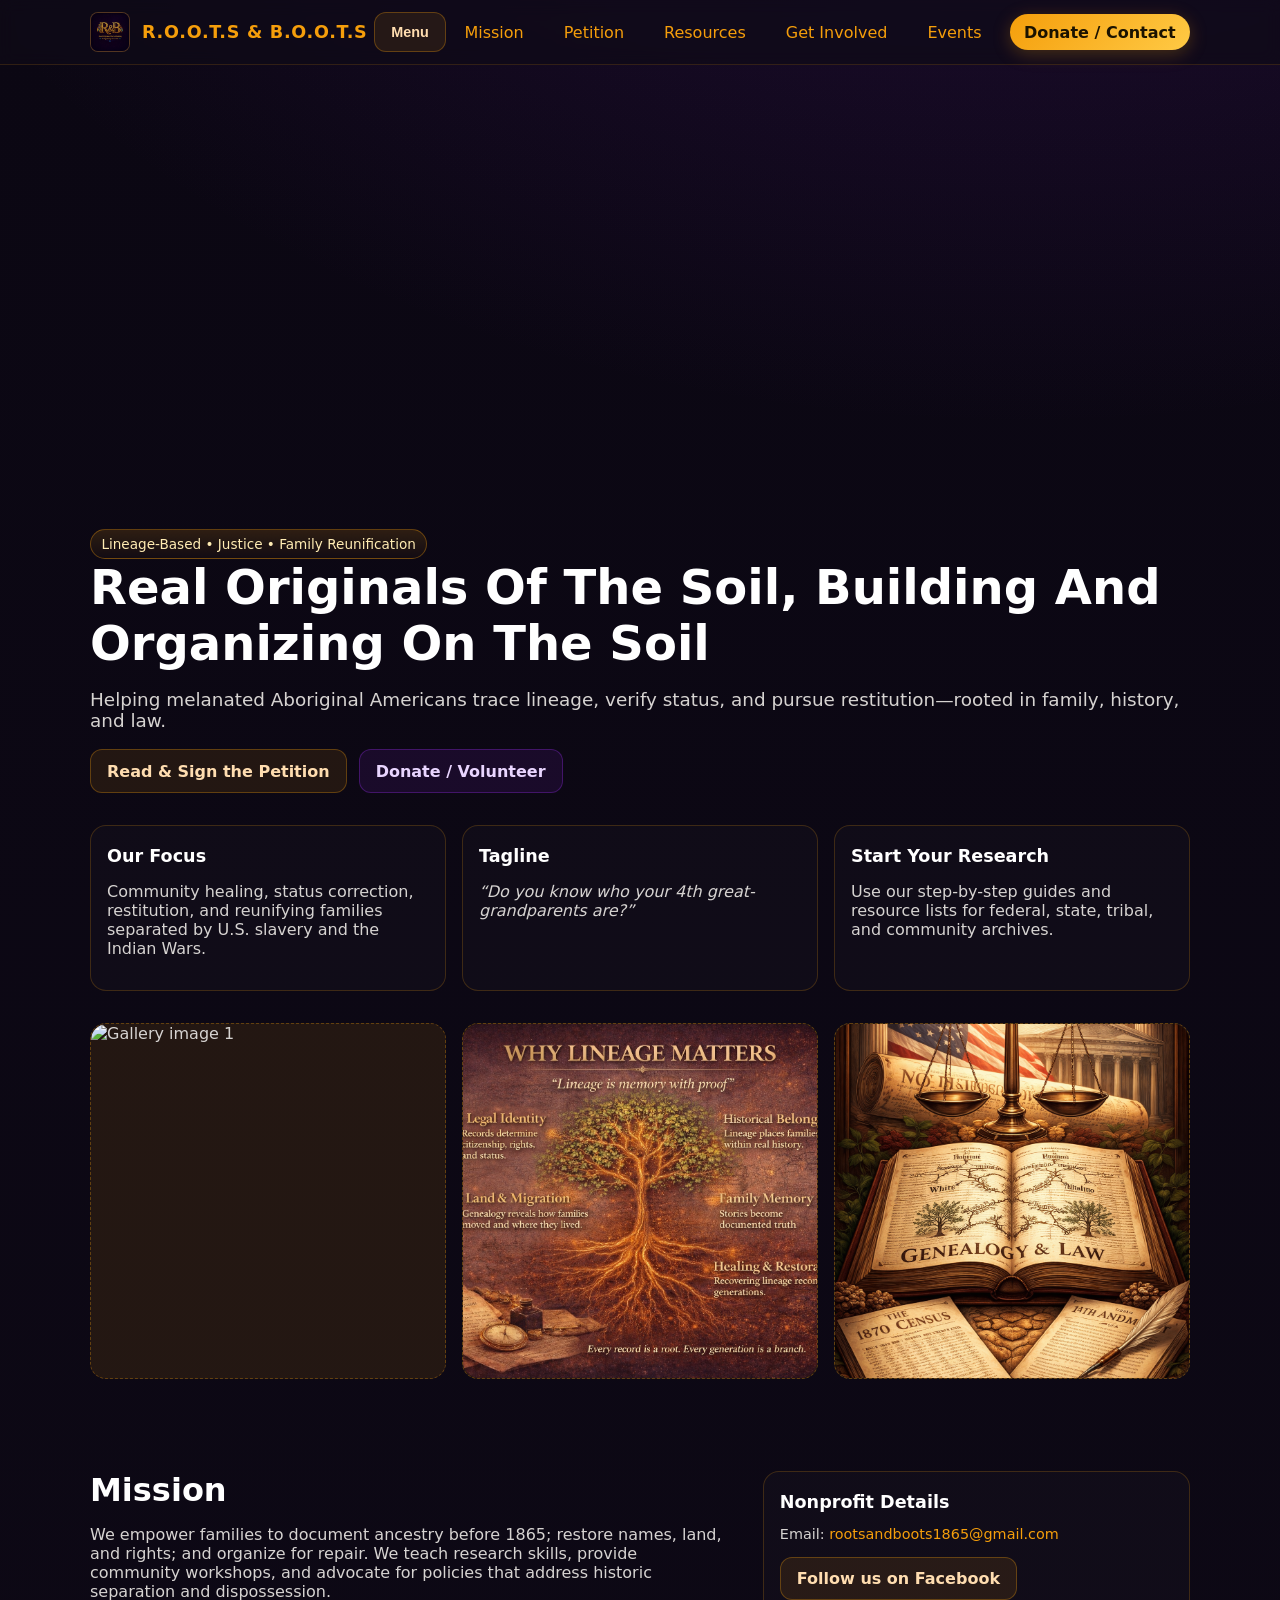
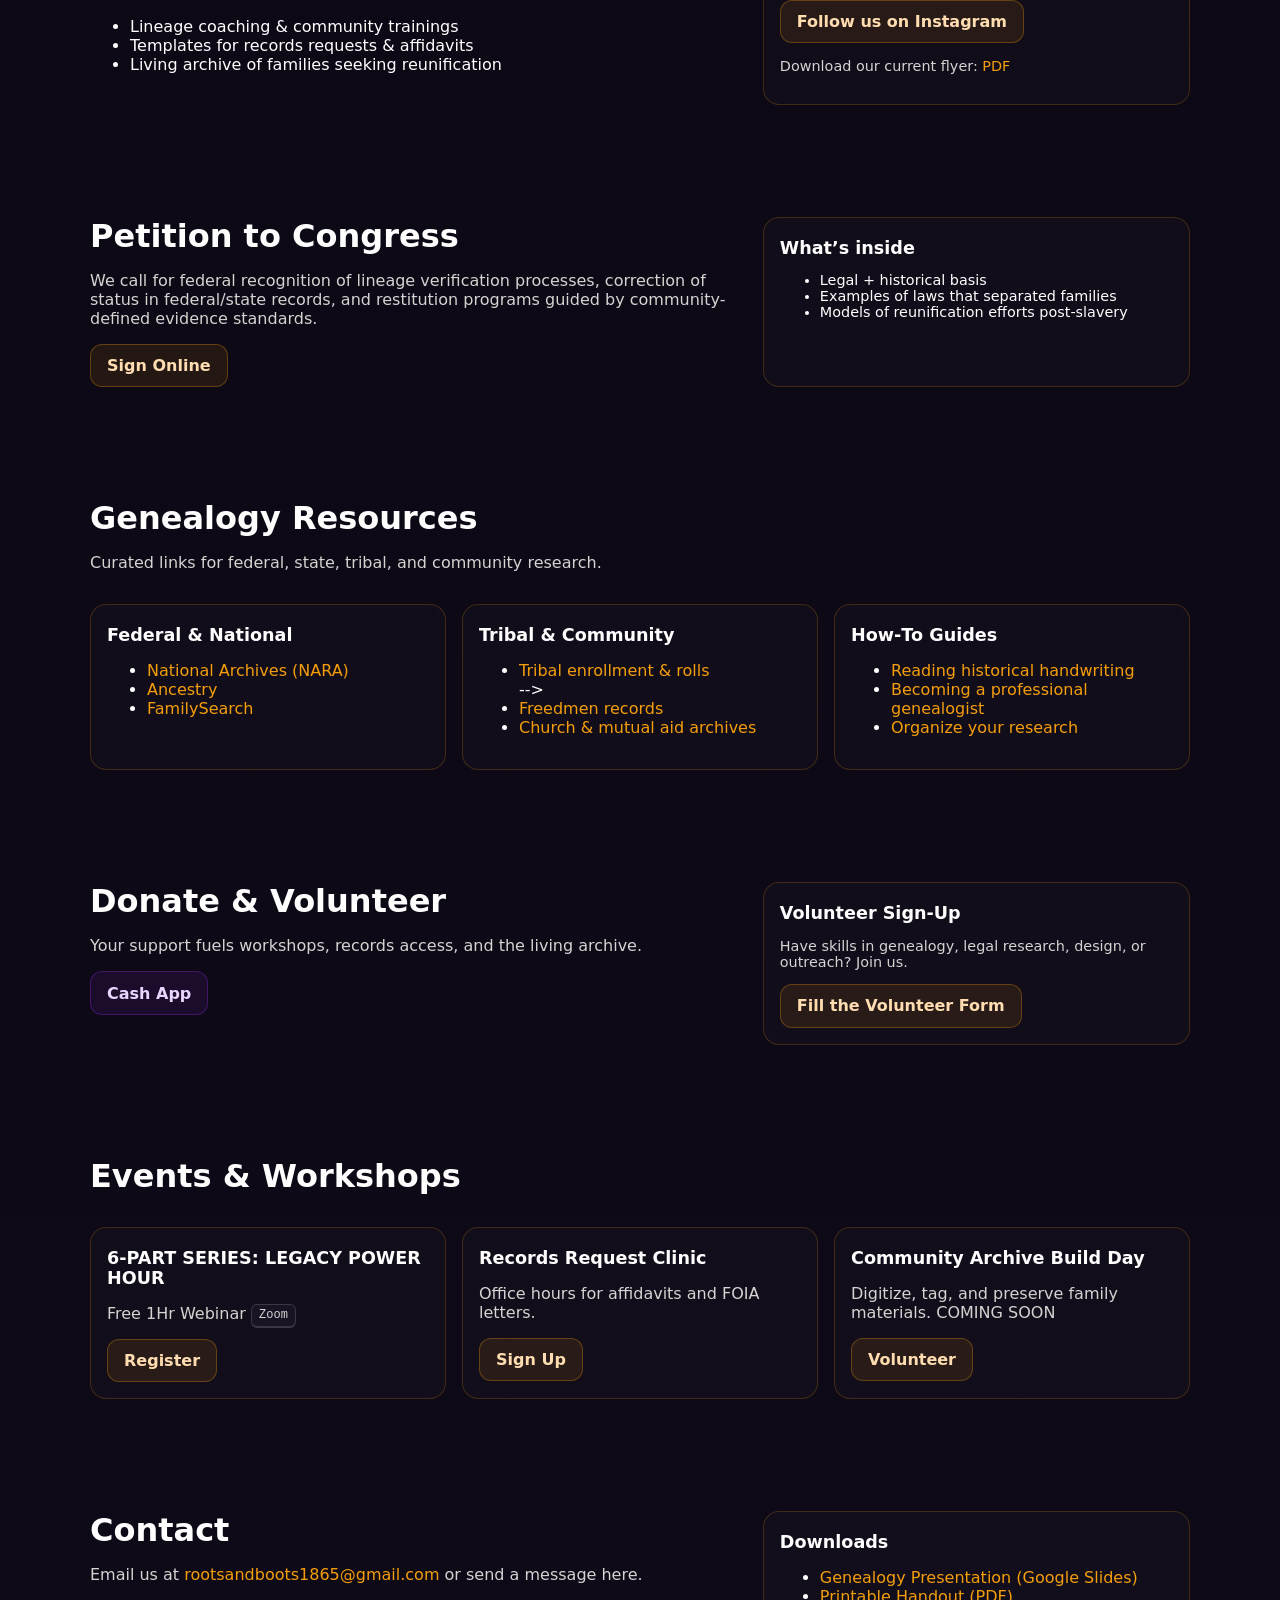
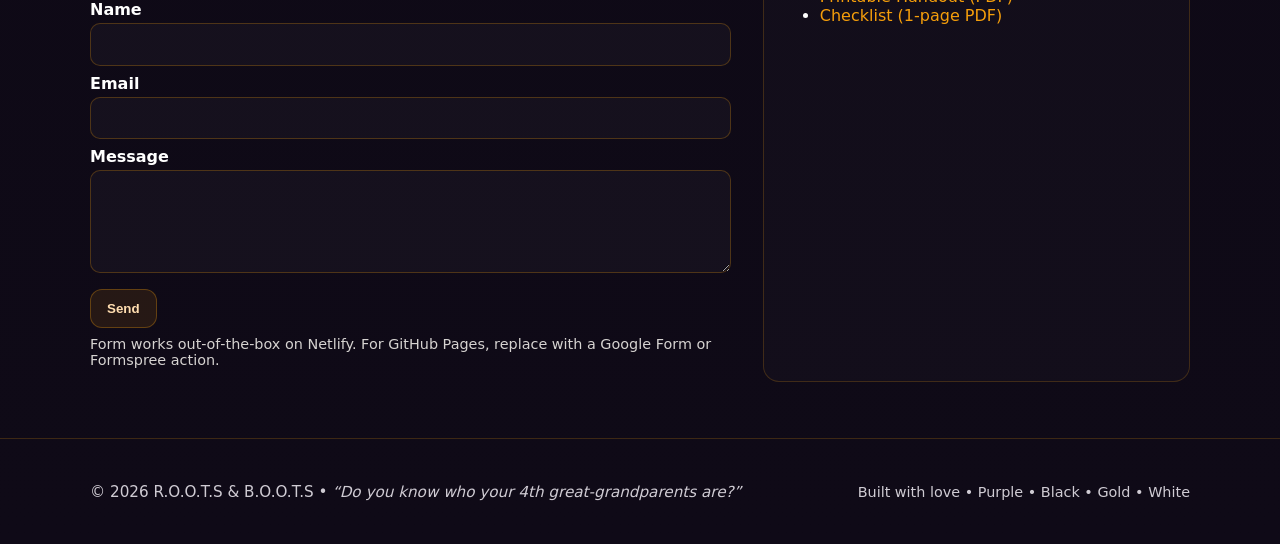
==== commit b78d778f: "Change image file extensions from .jpg to .PNG" ====
--- a/index.html
+++ b/index.html
@@ -157,13 +157,13 @@
       </div>
       <div style="display: grid; grid-template-columns: repeat(auto-fit, minmax(260px, 1fr)); gap: 1rem; margin-top: 2rem;">
   <div style="aspect-ratio: 1; background: rgba(245, 158, 11, 0.1); border: 1px dashed rgba(245, 158, 11, 0.3); border-radius: 16px; display: flex; align-items: center; justify-content: center; color: var(--muted);">
-    <img src="image1.jpg" alt="Gallery image 1" style="width: 100%; height: 100%; object-fit: cover; border-radius: 16px;" />
+    <img src="image1.PNG" alt="Gallery image 1" style="width: 100%; height: 100%; object-fit: cover; border-radius: 16px;" />
   </div>
   <div style="aspect-ratio: 1; background: rgba(245, 158, 11, 0.1); border: 1px dashed rgba(245, 158, 11, 0.3); border-radius: 16px; display: flex; align-items: center; justify-content: center; color: var(--muted);">
-    <img src="image2.jpg" alt="Gallery image 2" style="width: 100%; height: 100%; object-fit: cover; border-radius: 16px;" />
+    <img src="image2.PNG" alt="Gallery image 2" style="width: 100%; height: 100%; object-fit: cover; border-radius: 16px;" />
   </div>
   <div style="aspect-ratio: 1; background: rgba(245, 158, 11, 0.1); border: 1px dashed rgba(245, 158, 11, 0.3); border-radius: 16px; display: flex; align-items: center; justify-content: center; color: var(--muted);">
-    <img src="image3.jpg" alt="Gallery image 3" style="width: 100%; height: 100%; object-fit: cover; border-radius: 16px;" />
+    <img src="image3.PNG" alt="Gallery image 3" style="width: 100%; height: 100%; object-fit: cover; border-radius: 16px;" />
   </div>
 </div>
     </div>
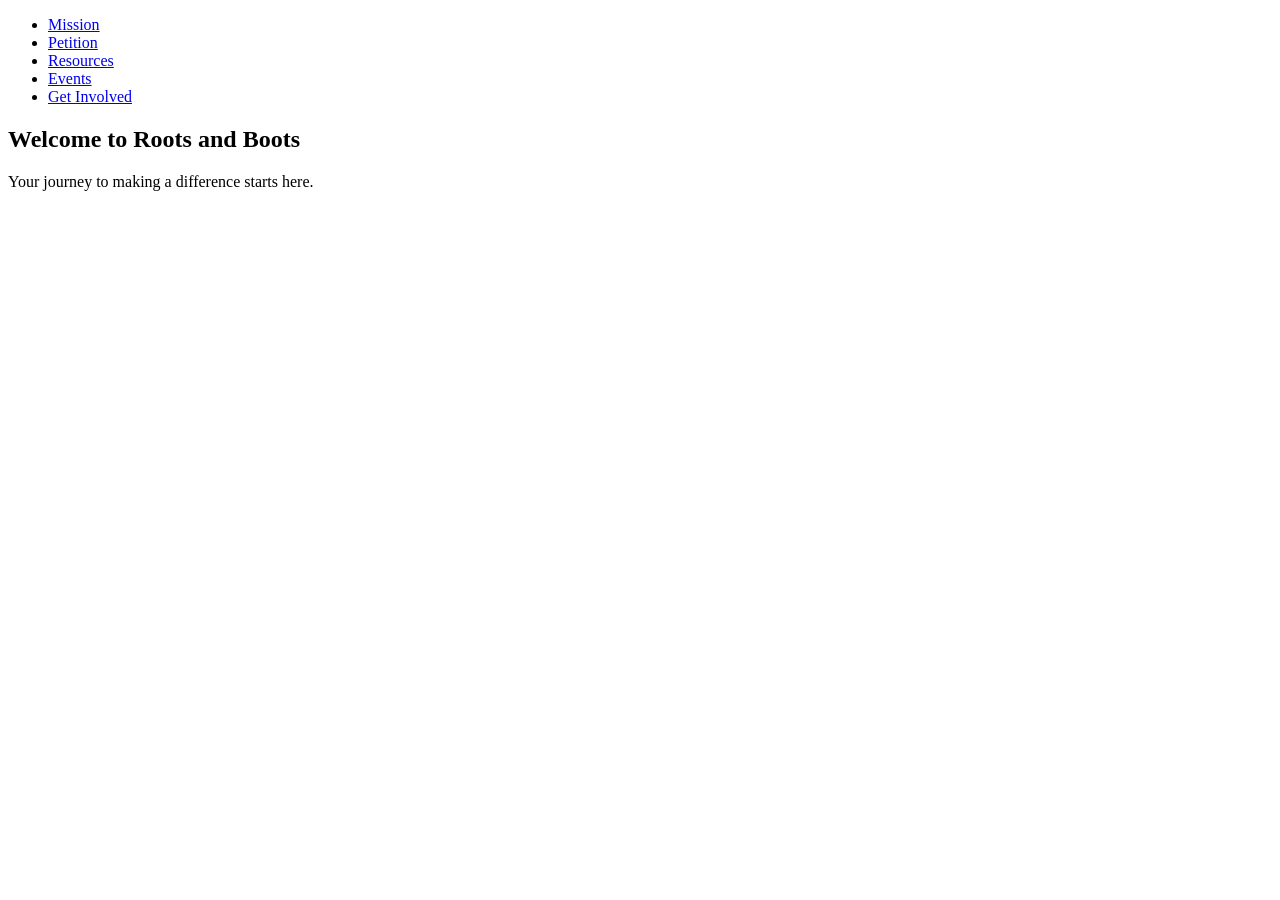
==== commit d0fbcf7c: "Updated index.html to convert it to homepage with navigation links" ====
--- a/index.html
+++ b/index.html
@@ -1,353 +1,29 @@
 <!DOCTYPE html>
 <html lang="en">
 <head>
-  <meta charset="utf-8" />
-  <meta name="viewport" content="width=device-width, initial-scale=1" />
-  <title>R.O.O.T.S & B.O.O.T.S — Lineage-Based Nonprofit</title>
-  <meta name="description" content="R.O.O.T.S & B.O.O.T.S — Real Originals Of The Soil, Building And Organizing On The Soil. Helping melanated Aboriginal Americans trace lineage and pursue status correction & restitution." />
-  <meta property="og:title" content="R.O.O.T.S & B.O.O.T.S" />
-  <meta property="og:description" content="Helping melanated Aboriginal Americans trace lineage and pursue status correction & restitution." />
-  <meta property="og:type" content="website" />
-  <meta property="og:image" content="/logo.PNG" />
-  <meta property="og:url" content="https://example.org" />
-  <link rel="icon" href="data:image/svg+xml,%3Csvg xmlns='http://www.w3.org/2000/svg' viewBox='0 0 100 100'%3E%3Ccircle cx='50' cy='50' r='48' fill='%236b21a8'/%3E%3Ctext x='50' y='60' font-size='48' text-anchor='middle' fill='white' font-family='Arial,Helvetica,sans-serif'%3ERB%3C/text%3E%3C/svg%3E" />
-  <style>
-    :root {
-      --purple: #6b21a8;
-      --gold: #f59e0b;
-      --black: #0b0b0b;
-      --bg: #0f0a17;
-      --white: #ffffff;
-      --muted: #d6d3d1;
-    }
-    * { box-sizing: border-box; }
-    html { scroll-behavior: smooth; }
-    body { margin:0; font-family: ui-sans-serif, system-ui, -apple-system, Segoe UI, Roboto, Ubuntu, Cantarell, Noto Sans, Helvetica, Arial, "Apple Color Emoji", "Segoe UI Emoji"; color: var(--white); background: radial-gradient(1200px 800px at 80% -10%, rgba(107,33,168,0.25), transparent), linear-gradient(180deg, #0b0713, #0f0a17); }
-    a { color: var(--gold); text-decoration: none; }
-    a:hover { text-decoration: underline; }
-    .container { width: min(1100px, 92vw); margin-inline: auto; }
-    /* Header */
-    header { position: sticky; top:0; z-index: 50; backdrop-filter: blur(8px); background: rgba(15,10,23,0.7); border-bottom: 1px solid rgba(245,158,11,0.15); }
-    .nav { display:flex; align-items:center; justify-content: space-between; padding: .75rem 0; }
-    .brand { display:flex; align-items:center; gap:.75rem; }
-    .brand img { height: 40px; width: 40px; object-fit: contain; border-radius: 8px; background: #1c1229; border:1px solid rgba(245,158,11,0.25); }
-    .brand h1 { font-size: clamp(1rem, 2vw, 1.1rem); margin:0; letter-spacing:.04em; font-weight:700; }
-    nav ul { list-style:none; display:flex; gap: 1rem; padding:0; margin:0; }
-    nav a { padding:.5rem .75rem; border-radius: 999px; }
-    nav a:hover { background: rgba(107,33,168,0.15); text-decoration:none; }
-    .cta { background: linear-gradient(135deg, var(--gold), #ffca45); color:#1b1300; font-weight:700; padding:.55rem .9rem; border-radius: 999px; border: none; box-shadow: 0 4px 18px rgba(245,158,11,.25); }
-    /* Hero */
-    .hero { padding: 64px 0 36px; position: relative; overflow:hidden; }
-    .hero h2 { font-size: clamp(2rem, 5vw, 3rem); margin: 0 0 .5rem; }
-    .tagline { color: var(--muted); font-size: clamp(1rem, 2.4vw, 1.15rem); }
-    .pill { display:inline-flex; align-items:center; gap:.5rem; padding:.35rem .65rem; border:1px solid rgba(245,158,11,0.35); border-radius:999px; color:#ffecb3; background: linear-gradient(180deg, rgba(245,158,11,.15), rgba(245,158,11,.03)); font-size:.85rem; }
-    .hero-cta { display:flex; gap:.75rem; flex-wrap:wrap; margin-top: 1rem; }
-    .cardgrid { display:grid; grid-template-columns: repeat(auto-fit, minmax(260px,1fr)); gap: 1rem; margin-top: 2rem; }
-    .card { border:1px solid rgba(245,158,11,0.2); background: rgba(255,255,255,0.02); border-radius: 16px; padding: 1rem; }
-    .card h3 { margin:.25rem 0 .5rem; font-size:1.1rem; }
-    /* Sections */
-    section { padding: 56px 0; }
-    .section-title { font-size: clamp(1.4rem, 3vw, 2rem); margin:0 0 .75rem; }
-    .muted { color: var(--muted); }
-    .two-col { display:grid; grid-template-columns: 1.2fr .8fr; gap: 2rem; }
-    @media (max-width: 900px) { .two-col { grid-template-columns: 1fr; } nav ul { display: none; } .menu-btn { display: inline-flex; } }
-    @media (min-width: 901px) { .menu-btn { display: none; } }
-    /* Footer */
-    footer { border-top: 1px solid rgba(245,158,11,0.2); padding: 28px 0; color: #cfcbd3; font-size:.95rem; }
-    .small { font-size:.9rem; }
-    .btn { display:inline-flex; align-items:center; justify-content:center; gap:.5rem; padding:.7rem 1rem; border-radius: 12px; border: 1px solid rgba(245,158,11,0.3); background: rgba(245,158,11,0.1); color:#ffddb0; font-weight:600; }
-    .btn:hover { background: rgba(245,158,11,0.18); text-decoration:none; }
-    .btn.secondary { border-color: rgba(107,33,168,0.5); background: rgba(107,33,168,0.15); color: #e9d5ff; }
-    input, textarea { width: 100%; padding:.8rem 1rem; border-radius: 10px; border:1px solid rgba(245,158,11,0.25); background: rgba(255,255,255,0.03); color: var(--white); }
-    label { display:block; font-weight:600; margin:.5rem 0 .25rem; }
-    .kbd { font-family: ui-monospace, SFMono-Regular, Menlo, Monaco, Consolas, "Liberation Mono", "Courier New", monospace; font-size:.75rem; padding:.2rem .45rem; border:1px solid rgba(255,255,255,.15); border-bottom-width:2px; border-radius:6px; background:#1a1324; }
-    /* Image Backdrop Slideshow */
-    .backdrop-slider {
-    position: relative;
-    width: 100%;
-    height: 400px; /* Set an explicit height */
-    overflow: hidden;
-  }
-   .backdrop-slider img { 
-  width: 100%; 
-  height: 100%; 
-  object-fit: cover; 
-  position: absolute; 
-  opacity: 0; 
-  animation: fadeSlide 16s infinite;
-}
-.backdrop-slider img:nth-child(1) { 
-  animation-delay: 0s;  /* Add this - first image shows immediately */
-}
-.backdrop-slider img:nth-child(2) { 
-  animation-delay: 8s; 
-}
-
-@keyframes fadeSlide { 
-  0% { opacity: 0; } 
-  10% { opacity: 1; }
-  40% { opacity: 1; }
-  50% { opacity: 0; }
-  100% { opacity: 0; }  
-}
-</style>
-  <script type="application/ld+json">
-  {
-    "@context": "https://schema.org",
-    "@type": "NGO",
-    "name": "R.O.O.T.S & B.O.O.T.S",
-    "alternateName": "Real Originals Of The Soil, Building And Organizing On The Soil",
-    "url": "https://example.org/",
-    "email": "rootsandboots1865@gmail.com",
-    "slogan": "Do you know who your 4th great-grandparents are?",
-    "description": "Helping melanated Indigenous Americans trace lineage and pursue status correction & restitution.",
-    "logo": "https://example.org/logo.png"
-  }
-  </script>
+    <meta charset="UTF-8">
+    <meta name="viewport" content="width=device-width, initial-scale=1.0">
+    <title>Home | Roots and Boots</title>
+    <link rel="stylesheet" href="styles.css">
 </head>
 <body>
-  <!-- Header / Nav -->
-  <header aria-label="Main navigation">
-    <div class="container nav">
-      <a class="brand" href="#home">
-        <img src="logo.PNG" alt="R.O.O.T.S & B.O.O.T.S logo (upload your logo.png to the site root)" />
-        <h1>R.O.O.T.S & B.O.O.T.S</h1>
-      </a>
-      <button class="menu-btn btn small" aria-controls="menu" aria-expanded="false" onclick="toggleMenu()">Menu</button>
-      <nav id="menu" aria-label="Primary">
-        <ul>
-          <li><a href="#mission">Mission</a></li>
-          <li><a href="#petition">Petition</a></li>
-          <li><a href="#resources">Resources</a></li>
-          <li><a href="#get-involved">Get Involved</a></li>
-          <li><a href="#events">Events</a></li>
-          <li><a href="#contact" class="cta">Donate / Contact</a></li>
-        </ul>
-      </nav>
-    </div>
-  </header>
-  <!-- Image Backdrop Slideshow -->
-  <section class="backdrop-slider" aria-label="Image slideshow">
-    <img src="backdrop1.JPG" alt="Community genealogy workshop" />
-    <img src="backdrop2.PNG alt="Family archive materials" />
-  </section>
-  <!-- Hero -->
-  <section id="home" class="hero">
-    <div class="container">
-      <span class="pill" aria-label="Tagline">Lineage-Based • Justice • Family Reunification</span>
-      <h2>Real Originals Of The Soil, Building And Organizing On The Soil</h2>
-      <p class="tagline">Helping melanated Aboriginal Americans trace lineage, verify status, and pursue restitution—rooted in family, history, and law.</p>
-      <div class="hero-cta">
-        <a class="btn" href="#petition">Read & Sign the Petition</a>
-        <a class="btn secondary" href="#get-involved">Donate / Volunteer</a>
-      </div>
-      <div class="cardgrid" aria-label="Highlights">
-        <article class="card">
-          <h3>Our Focus</h3>
-          <p class="muted">Community healing, status correction, restitution, and reunifying families separated by U.S. slavery and the Indian Wars.</p>
-        </article>
-        <article class="card">
-          <h3>Tagline</h3>
-          <p class="muted"><em>“Do you know who your 4th great-grandparents are?”</em></p>
-        </article>
-        <article class="card">
-          <h3>Start Your Research</h3>
-          <p class="muted">Use our step-by-step guides and resource lists for federal, state, tribal, and community archives.</p>
-        </article>
-      </div>
-      <div style="display: grid; grid-template-columns: repeat(auto-fit, minmax(260px, 1fr)); gap: 1rem; margin-top: 2rem;">
-  <div style="aspect-ratio: 1; background: rgba(245, 158, 11, 0.1); border: 1px dashed rgba(245, 158, 11, 0.3); border-radius: 16px; display: flex; align-items: center; justify-content: center; color: var(--muted);">
-    <img src="image1.PNG" alt="Gallery image 1" style="width: 100%; height: 100%; object-fit: cover; border-radius: 16px;" />
-  </div>
-  <div style="aspect-ratio: 1; background: rgba(245, 158, 11, 0.1); border: 1px dashed rgba(245, 158, 11, 0.3); border-radius: 16px; display: flex; align-items: center; justify-content: center; color: var(--muted);">
-    <img src="image2.PNG" alt="Gallery image 2" style="width: 100%; height: 100%; object-fit: cover; border-radius: 16px;" />
-  </div>
-  <div style="aspect-ratio: 1; background: rgba(245, 158, 11, 0.1); border: 1px dashed rgba(245, 158, 11, 0.3); border-radius: 16px; display: flex; align-items: center; justify-content: center; color: var(--muted);">
-    <img src="image3.PNG" alt="Gallery image 3" style="width: 100%; height: 100%; object-fit: cover; border-radius: 16px;" />
-  </div>
-</div>
-    </div>
-  </section>
-  <!-- Mission -->
-  <section id="mission">
-    <div class="container two-col">
-      <div>
-        <h2 class="section-title">Mission</h2>
-        <p class="muted">We empower families to document ancestry before 1865; restore names, land, and rights; and organize for repair. We teach research skills, provide community workshops, and advocate for policies that address historic separation and dispossession.</p>
-        <ul>
-          <li>Lineage coaching & community trainings</li>
-          <li>Templates for records requests & affidavits</li>
-          <li>Living archive of families seeking reunification</li>
-        </ul>
-      </div>
-      <aside class="card" aria-label="Quick Info">
-        <h3>Nonprofit Details</h3>
-        <p class="small muted">Email: <a href="mailto:rootsandboots1865@gmail.com">rootsandboots1865@gmail.com</a></p>
-        <a class="btn" href="https://www.facebook.com/profile.php?id=61577191364257#" target="_blank" rel="noopener">
-          Follow us on Facebook
-        </a>
-        <a class="btn" href="https://www.instagram.com/rootsandboots1865?igsh=MWdnbndlMXI0dGp3cA%3D%3D&utm_source=qr" target="_blank" rel="noopener">
-         Follow us on Instagram
-        </a>
-      <p class="small muted">Download our current flyer: <a href="flyer.png" aria-label="Download flyer PDF">PDF</a></p>
-      </aside>
-    </div>
-  </section>
-
-  <!-- Petition -->
-  <section id="petition">
-    <div class="container two-col">
-      <div>
-        <h2 class="section-title">Petition to Congress</h2>
-        <p class="muted">We call for federal recognition of lineage verification processes, correction of status in federal/state records, and restitution programs guided by community-defined evidence standards.</p>
-        <div class="hero-cta">
-          <a class="btn" href=https://www.change.org/TheMisclassificationStatusOfBlackAmericansCorrectionBill target="_blank" rel="noopener">Sign Online</a>
-        </div>
-      </div>
-      <aside class="card">
-        <h3>What’s inside</h3>
-        <ul class="small">
-          <li>Legal + historical basis</li>
-          <li>Examples of laws that separated families</li>
-          <li>Models of reunification efforts post‑slavery</li>
-        </ul>
-      </aside>
-    </div>
-  </section>
-
-  <!-- Resources -->
-  <section id="resources">
-    <div class="container">
-      <h2 class="section-title">Genealogy Resources</h2>
-      <p class="muted">Curated links for federal, state, tribal, and community research. </p>
-      <div class="cardgrid">
-        <article class="card">
-          <h3>Federal & National</h3>
-          <ul>
-            <li><a href=https://www.archives.gov/ target="_blank" rel="noopener">National Archives (NARA)</a></li>
-            <li><a href=https://www.ancestry.com/c/ancestry-family/ target="_blank" rel="noopener">Ancestry</a></li>
-            <li><a href=https://www.familysearch.org/en/ target="_blank" rel="noopener">FamilySearch</a></li>
-          </ul>
-        </article>
-        <article class="card">
-          <h3>Tribal & Community</h3>
-          <ul>
-            <li><a href="https://www.doi.gov/tribes/rolls/" target="_blank" rel="noopener">Tribal enrollment & rolls</a></li> -->
-            <li><a href="https://freedmensbureau.com/" target="_blank" rel="noopener">Freedmen records</a></li>
-            <li><a href="https://www.blackpast.org/" target="_blank" rel="noopener">Church & mutual aid archives</a></li>
-          </ul>
-        </article>
-        <article class="card">
-          <h3>How‑To Guides</h3>
-          <ul>
-            <li><a href="https://www.familysearch.org/en/wiki/Help:Reading_Handwritten_Records/" target="_blank" rel="noopener">Reading historical handwriting</a></li>
-            <li><a href="https://www.ngsgenealogy.org/free-resources/becoming-a-professional-genealogist/" target="_blank" rel="noopener">Becoming a professional genealogist</a></li>
-            <li><a href="https://findyourfolks.blogspot.com/2009/02/color-genealogy-filing-system.html/" target="_blank" rel="noopener">Organize your research</a></li>
-          </ul>
-        </article>
-      </div>
-    </div>
-  </section>
-
-  <!-- Get Involved -->
-  <section id="get-involved">
-    <div class="container two-col">
-      <div>
-        <h2 class="section-title">Donate & Volunteer</h2>
-        <p class="muted">Your support fuels workshops, records access, and the living archive.</p>
-        <div class="hero-cta">
-          <a class="btn secondary" href="https://cash.app/$ROOTSANDBOOTS" target="_blank" rel="noopener">Cash App</a>
-          </div>
-        <p class="small muted" style="margin-top:.5rem"></p>
-      <div class="gfm-embed" data-
-        url="https://www.gofundme.com/f/empowering-families-to-reclaim-their-ancestry/widget/large?
-        sharesheet=undefined&attribution_id=sl:063f07f6-bedc-48df-b0cf-25d25ebb08d0"></div><script defer
-          src="https://www.gofundme.com/static/js/embed.js"></script>
-         </div>
-      <aside class="card">
-        <h3>Volunteer Sign‑Up</h3>
-        <p class="small muted">Have skills in genealogy, legal research, design, or outreach? Join us.</p>
-        <a class="btn" href="https://forms.gle/your-volunteer-form" target="_blank" rel="noopener">Fill the Volunteer Form</a>
-      </aside>
-    </div>
-  </section>
-
-   <!-- Events / Workshops -->
-  <section id="events">
-    <div class="container">
-      <h2 class="section-title">Events & Workshops</h2>
-      <div class="cardgrid">
-        <article class="card">
-          <h3>6-PART SERIES: LEGACY POWER HOUR</h3>
-          <p class="muted"> Free 1Hr Webinar <span class="kbd">Zoom</span></p>
-  <!-- Primary action: go directly to Eventbrite -->
-  <a class="btn" href="https://www.eventbrite.com/e/legacy-power-hour-lineage-law-the-future-of-inheritance-tickets-1982138659087?aff=ebdsshcopyurl&utm-campaign=social&utm-content=attendeeshare&utm-medium=discovery&utm-term=listing&utm-source=cp" target="_blank" rel="noopener" aria-label="Register for Intro to Lineage Research">Register</a>
-        </article>
-        <article class="card">
-          <h3>Records Request Clinic</h3>
-          <p class="muted">Office hours for affidavits and FOIA letters.</p>
-          <a class="btn" href="#">Sign Up</a>
-        </article>
-        <article class="card">
-          <h3>Community Archive Build Day</h3>
-          <p class="muted">Digitize, tag, and preserve family materials. COMING SOON </p>
-          <a class="btn" href="#">Volunteer</a>
-        </article>
-      </div>
-
-
-  </section>
-
-  <!-- Contact -->
-  <section id="contact">
-    <div class="container two-col">
-      <div>
-        <h2 class="section-title">Contact</h2>
-        <p class="muted">Email us at <a href="mailto:rootsandboots1865@gmail.com">rootsandboots1865@gmail.com</a> or send a message here.</p>
-        <form name="contact" method="POST" data-netlify="true" netlify-honeypot="bot-field">
-          <input type="hidden" name="form-name" value="contact" />
-          <p hidden><label>Don’t fill this out: <input name="bot-field" /></label></p>
-          <label for="name">Name</label>
-          <input id="name" name="name" required />
-          <label for="email">Email</label>
-          <input id="email" type="email" name="email" required />
-          <label for="message">Message</label>
-          <textarea id="message" name="message" rows="5"></textarea>
-          <div style="margin-top: .75rem"><button class="btn" type="submit">Send</button></div>
-        </form>
-        <p class="small muted" style="margin-top:.5rem">Form works out‑of‑the‑box on Netlify. For GitHub Pages, replace with a Google Form or Formspree action.</p>
-      </div>
-      <aside class="card">
-        <h3>Downloads</h3>
-        <ul>
-          <li><a href="#">Genealogy Presentation (Google Slides)</a></li>
-          <li><a href="#">Printable Handout (PDF)</a></li>
-          <li><a href="#">Checklist (1‑page PDF)</a></li>
-        </ul>
-      </aside>
-    </div>
-  </section>
-
-  <footer>
-    <div class="container">
-      <div style="display:flex; flex-wrap:wrap; gap:1rem; align-items:center; justify-content:space-between">
-        <p>© <span id="year"></span> R.O.O.T.S & B.O.O.T.S • <em>“Do you know who your 4th great‑grandparents are?”</em></p>
-        <p class="small">Built with love • Purple • Black • Gold • White</p>
-      </div>
-    </div>
-  </footer>
-
-  <script>
-    // Simple mobile menu toggle
-    function toggleMenu(){
-      const menu = document.getElementById('menu');
-      const btn = document.querySelector('.menu-btn');
-      const expanded = btn.getAttribute('aria-expanded') === 'true';
-      btn.setAttribute('aria-expanded', String(!expanded));
-      menu.style.display = expanded ? 'none' : 'block';
-    }
-    // Year
-    document.getElementById('year').textContent = new Date().getFullYear();
-  </script>
+    <header>
+        <nav>
+            <ul>
+                <li><a href="mission.html">Mission</a></li>
+                <li><a href="petition.html">Petition</a></li>
+                <li><a href="resources.html">Resources</a></li>
+                <li><a href="events.html">Events</a></li>
+                <li><a href="get-involved.html">Get Involved</a></li>
+            </ul>
+        </nav>
+    </header>
+    <section class="hero">
+        <h1>Welcome to Roots and Boots</h1>
+        <p>Your journey to making a difference starts here.</p>
+    </section>
+    <section class="gallery">
+        <!-- Gallery content goes here -->
+    </section>
 </body>
-</html>
+</html>
